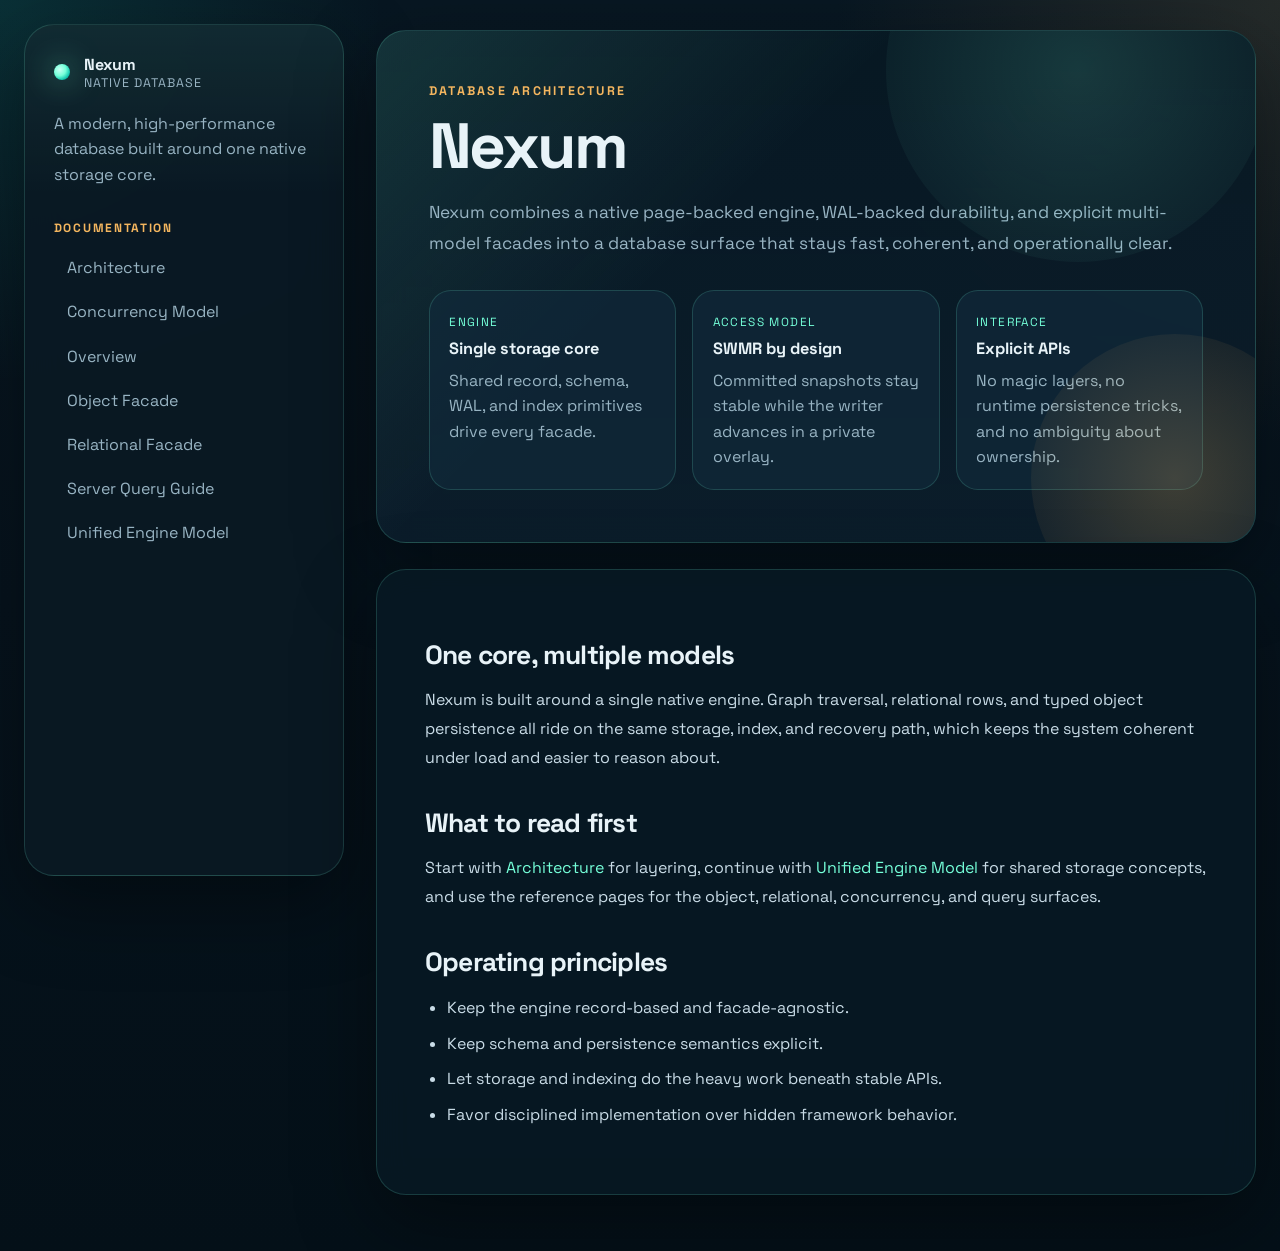
==== docs/index.html @ 8ab46e87 "update links" ====
<!DOCTYPE html>
<html lang="en">
<head>
    <meta charset="utf-8">
    <title>Nexum</title>
    <meta name="description" content="A new embedded database designed around a single high-performance storage core with graph, relational, and object facades.">
    <meta name="viewport" content="width=device-width, initial-scale=1">
    <link rel="preconnect" href="https://fonts.googleapis.com">
    <link rel="preconnect" href="https://fonts.gstatic.com" crossorigin>
    <link href="https://fonts.googleapis.com/css2?family=IBM+Plex+Mono:wght@400;500&family=Space+Grotesk:wght@400;500;700&display=swap" rel="stylesheet">
    <link rel="stylesheet" href="css/normalize.css">
    <link rel="stylesheet" href="css/skeleton.css">
    <link rel="stylesheet" href="css/style.css">
    <link rel="icon" type="image/png" href="images/favicon-32.png">
</head>
<body class="theme-shell theme-home">
<div class="shell">
    <div class="sidebar">
    <div class="sidebar__brand">
        <a class="sidebar__brand-link" href="/nexum">
            <span class="sidebar__mark"></span>
            <span>
                <strong>Nexum</strong>
                <small>Native database</small>
            </span>
        </a>
    </div>
    <p class="sidebar__tagline">A modern, high-performance database built around one native storage core.</p>
    <nav class="sidebar__nav">
        <p class="sidebar__section-title">Documentation</p>
        <ul>
        
            





<li class="sidebar__file"><a href="/nexum/architecture.html">Architecture</a></li>


        
            





<li class="sidebar__file"><a href="/nexum/concurrency-model.html">Concurrency Model</a></li>


        
            





<li class="sidebar__file"><a href="/nexum/index.html">Overview</a></li>


        
            





<li class="sidebar__file"><a href="/nexum/object-facade.html">Object Facade</a></li>


        
            





<li class="sidebar__file"><a href="/nexum/relational-facade.html">Relational Facade</a></li>


        
            





<li class="sidebar__file"><a href="/nexum/server-query-guide.html">Server Query Guide</a></li>


        
            





<li class="sidebar__file"><a href="/nexum/unified-engine-model.html">Unified Engine Model</a></li>


        
        </ul>
    </nav>
</div>

    <main class="page-frame">
        <section class="hero-panel hero-panel--home">
            <p class="eyebrow">Database Architecture</p>
            <h1>Nexum</h1>
            <p class="hero-copy">Nexum combines a native page-backed engine, WAL-backed durability, and explicit multi-model facades into a database surface that stays fast, coherent, and operationally clear.</p>
            <div class="signal-grid">
                <article class="signal-card">
                    <span class="signal-card__label">Engine</span>
                    <strong>Single storage core</strong>
                    <p>Shared record, schema, WAL, and index primitives drive every facade.</p>
                </article>
                <article class="signal-card">
                    <span class="signal-card__label">Access Model</span>
                    <strong>SWMR by design</strong>
                    <p>Committed snapshots stay stable while the writer advances in a private overlay.</p>
                </article>
                <article class="signal-card">
                    <span class="signal-card__label">Interface</span>
                    <strong>Explicit APIs</strong>
                    <p>No magic layers, no runtime persistence tricks, and no ambiguity about ownership.</p>
                </article>
            </div>
        </section>
        <section class="content-panel content-panel--home prose prose--home">
<section>
    <h2>One core, multiple models</h2>
    <p>Nexum is built around a single native engine. Graph traversal, relational rows, and typed object persistence all ride on the same storage, index, and recovery path, which keeps the system coherent under load and easier to reason about.</p>
</section>

<section>
    <h2>What to read first</h2>
    <p>Start with <a href="/architecture.html">Architecture</a> for layering, continue with <a href="/unified-engine-model.html">Unified Engine Model</a> for shared storage concepts, and use the reference pages for the object, relational, concurrency, and query surfaces.</p>
</section>

<section>
    <h2>Operating principles</h2>
    <ul>
        <li>Keep the engine record-based and facade-agnostic.</li>
        <li>Keep schema and persistence semantics explicit.</li>
        <li>Let storage and indexing do the heavy work beneath stable APIs.</li>
        <li>Favor disciplined implementation over hidden framework behavior.</li>
    </ul>
</section>

        </section>
    </main>
</div>
</body>
</html>
---- docs/css/skeleton.css ----
/* Placeholder skeleton.css. Provide your preferred base styles. */
---- docs/css/style.css ----
:root {
  --bg: #06131d;
  --bg-elevated: rgba(7, 24, 35, 0.92);
  --panel: rgba(13, 31, 45, 0.82);
  --panel-strong: rgba(10, 25, 36, 0.94);
  --panel-soft: rgba(18, 43, 60, 0.66);
  --line: rgba(117, 255, 217, 0.16);
  --line-strong: rgba(117, 255, 217, 0.3);
  --text: #e8f3f8;
  --muted: #98b4c3;
  --accent: #75ffd9;
  --accent-strong: #14c8b0;
  --accent-warm: #f4b65f;
  --shadow: 0 28px 80px rgba(0, 0, 0, 0.38);
  --radius-xl: 30px;
  --radius-lg: 22px;
  --radius-md: 16px;
}

* {
  box-sizing: border-box;
}

html {
  scroll-behavior: smooth;
}

body {
  margin: 0;
  min-height: 100vh;
  background:
    radial-gradient(circle at top left, rgba(20, 200, 176, 0.14), transparent 24rem),
    radial-gradient(circle at top right, rgba(244, 182, 95, 0.12), transparent 28rem),
    linear-gradient(180deg, #081722 0%, #06131d 48%, #041018 100%);
  color: var(--text);
  font-family: "Space Grotesk", sans-serif;
}

a {
  color: var(--accent);
  text-decoration: none;
}

a:hover {
  color: #b9ffee;
}

code,
pre {
  font-family: "IBM Plex Mono", monospace;
}

.shell {
  display: grid;
  grid-template-columns: 320px minmax(0, 1fr);
  gap: 2rem;
  min-height: 100vh;
  padding: 1.5rem;
}

.sidebar {
  position: sticky;
  top: 1.5rem;
  align-self: start;
  min-height: calc(100vh - 3rem);
  padding: 1.8rem;
  border: 1px solid var(--line);
  border-radius: var(--radius-xl);
  background:
    linear-gradient(180deg, rgba(117, 255, 217, 0.08), rgba(255, 255, 255, 0) 20%),
    var(--panel-strong);
  box-shadow: var(--shadow);
  backdrop-filter: blur(18px);
}

.sidebar__brand-link {
  display: inline-flex;
  align-items: center;
  gap: 0.9rem;
  color: var(--text);
}

.sidebar__brand-link strong,
.sidebar__brand-link small {
  display: block;
}

.sidebar__brand-link small {
  color: var(--muted);
  font-size: 0.78rem;
  letter-spacing: 0.08em;
  text-transform: uppercase;
}

.sidebar__mark {
  width: 1rem;
  height: 1rem;
  border-radius: 999px;
  background:
    radial-gradient(circle at 35% 35%, #c9fff4, #75ffd9 42%, #14c8b0 70%, #0a5f5b 100%);
  box-shadow: 0 0 30px rgba(117, 255, 217, 0.6);
}

.sidebar__tagline {
  margin: 1.25rem 0 2rem;
  color: var(--muted);
  line-height: 1.6;
}

.sidebar__section-title,
.sidebar__group > span {
  margin-bottom: 0.8rem;
  color: var(--accent-warm);
  font-size: 0.75rem;
  font-weight: 700;
  letter-spacing: 0.14em;
  text-transform: uppercase;
}

.sidebar__nav ul,
.sidebar__nav li {
  list-style: none;
  margin: 0;
  padding: 0;
}

.sidebar__group + .sidebar__group,
.sidebar__file + .sidebar__file {
  margin-top: 0.35rem;
}

.sidebar__group > ul {
  margin: 0.55rem 0 1rem 0.85rem;
  padding-left: 0.85rem;
  border-left: 1px solid var(--line);
}

.sidebar__file a {
  display: block;
  padding: 0.55rem 0.8rem;
  border-radius: 999px;
  color: var(--muted);
  transition: background-color 160ms ease, color 160ms ease, transform 160ms ease;
}

.sidebar__file a:hover {
  background: rgba(117, 255, 217, 0.08);
  color: var(--text);
  transform: translateX(3px);
}

.page-frame {
  display: grid;
  gap: 1.6rem;
  padding: 0.4rem 0 2rem;
}

.hero-panel,
.content-panel {
  position: relative;
  overflow: hidden;
  border: 1px solid var(--line);
  border-radius: var(--radius-xl);
  box-shadow: var(--shadow);
  backdrop-filter: blur(16px);
}

.hero-panel {
  padding: 3.25rem;
  background:
    linear-gradient(135deg, rgba(117, 255, 217, 0.12), rgba(255, 255, 255, 0) 38%),
    linear-gradient(180deg, rgba(7, 24, 35, 0.96), rgba(13, 31, 45, 0.84));
}

.hero-panel::after {
  content: "";
  position: absolute;
  inset: auto -4rem -5rem auto;
  width: 18rem;
  height: 18rem;
  border-radius: 999px;
  background: radial-gradient(circle, rgba(244, 182, 95, 0.22), rgba(244, 182, 95, 0));
  pointer-events: none;
}

.hero-panel--systems::before,
.hero-panel--query::before,
.hero-panel--home::before {
  content: "";
  position: absolute;
  inset: -30% auto auto 58%;
  width: 24rem;
  height: 24rem;
  border-radius: 50%;
  background: radial-gradient(circle, rgba(117, 255, 217, 0.14), rgba(117, 255, 217, 0));
  pointer-events: none;
}

.eyebrow {
  margin: 0 0 1rem;
  color: var(--accent-warm);
  font-size: 0.78rem;
  font-weight: 700;
  letter-spacing: 0.18em;
  text-transform: uppercase;
}

.hero-panel h1 {
  margin: 0;
  font-size: clamp(2.6rem, 5vw, 4.8rem);
  line-height: 0.98;
  letter-spacing: -0.04em;
}

.hero-copy {
  max-width: 50rem;
  margin: 1.2rem 0 0;
  color: var(--muted);
  font-size: 1.08rem;
  line-height: 1.75;
}

.signal-grid,
.hero-panel__grid {
  display: grid;
  gap: 1rem;
  margin-top: 2rem;
}

.signal-grid {
  grid-template-columns: repeat(3, minmax(0, 1fr));
}

.signal-card,
.hero-metric {
  padding: 1.2rem;
  border: 1px solid var(--line);
  border-radius: var(--radius-lg);
  background: var(--panel-soft);
}

.signal-card__label,
.hero-metric__label {
  display: inline-block;
  margin-bottom: 0.55rem;
  color: var(--accent);
  font-size: 0.74rem;
  letter-spacing: 0.12em;
  text-transform: uppercase;
}

.signal-card strong,
.hero-metric strong {
  display: block;
  margin-bottom: 0.55rem;
  font-size: 1.02rem;
}

.signal-card p,
.hero-metric p {
  margin: 0;
  color: var(--muted);
  line-height: 1.6;
}

.hero-panel__grid {
  grid-template-columns: minmax(0, 1.8fr) minmax(18rem, 0.9fr);
  align-items: end;
}

.hero-chip-row,
.query-banner {
  display: flex;
  flex-wrap: wrap;
  gap: 0.75rem;
  margin-top: 1.5rem;
}

.hero-chip,
.query-banner span {
  padding: 0.55rem 0.95rem;
  border: 1px solid var(--line);
  border-radius: 999px;
  background: rgba(117, 255, 217, 0.08);
  color: var(--text);
  font-size: 0.82rem;
}

.hero-chip--muted {
  color: var(--muted);
  background: rgba(255, 255, 255, 0.03);
}

.content-panel {
  padding: 2.2rem 3rem 3rem;
  background: var(--bg-elevated);
}

.prose {
  max-width: 58rem;
}

.prose--home {
  max-width: 64rem;
}

.prose h1,
.prose h2,
.prose h3 {
  margin-top: 2.2rem;
  margin-bottom: 0.8rem;
  color: var(--text);
  line-height: 1.15;
  letter-spacing: -0.03em;
}

.prose h1 {
  font-size: 2.4rem;
}

.prose h2 {
  font-size: 1.65rem;
}

.prose h3 {
  font-size: 1.2rem;
}

.prose p,
.prose li {
  color: #c9dce7;
  line-height: 1.8;
  font-size: 1rem;
}

.prose ul,
.prose ol {
  padding-left: 1.35rem;
}

.prose li + li {
  margin-top: 0.45rem;
}

.prose hr {
  margin: 2rem 0;
  border: 0;
  border-top: 1px solid var(--line);
}

.prose blockquote {
  margin: 1.5rem 0;
  padding: 0.15rem 0 0.15rem 1.2rem;
  border-left: 3px solid var(--accent-strong);
  color: var(--muted);
}

.prose :not(pre) > code {
  padding: 0.15rem 0.45rem;
  border: 1px solid rgba(117, 255, 217, 0.16);
  border-radius: 8px;
  background: rgba(117, 255, 217, 0.07);
  color: #d7fff7;
  font-size: 0.92em;
}

.prose pre {
  overflow-x: auto;
  padding: 1.15rem 1.25rem;
  border: 1px solid rgba(117, 255, 217, 0.12);
  border-radius: var(--radius-md);
  background: #031018;
}

.prose table {
  width: 100%;
  border-collapse: collapse;
  margin: 1.5rem 0;
}

.prose th,
.prose td {
  padding: 0.8rem 0.9rem;
  border-bottom: 1px solid rgba(117, 255, 217, 0.12);
  text-align: left;
}

.prose strong {
  color: #ffffff;
}

.prose--query pre {
  box-shadow: inset 0 0 0 1px rgba(244, 182, 95, 0.1);
}

@media (max-width: 1100px) {
  .shell {
    grid-template-columns: 1fr;
  }

  .sidebar {
    position: static;
    min-height: auto;
  }

  .signal-grid,
  .hero-panel__grid {
    grid-template-columns: 1fr;
  }
}

@media (max-width: 720px) {
  .shell {
    padding: 1rem;
    gap: 1rem;
  }

  .hero-panel,
  .content-panel,
  .sidebar {
    padding: 1.35rem;
    border-radius: 24px;
  }

  .hero-panel h1 {
    font-size: 2.5rem;
  }

  .content-panel {
    padding-bottom: 2rem;
  }
}
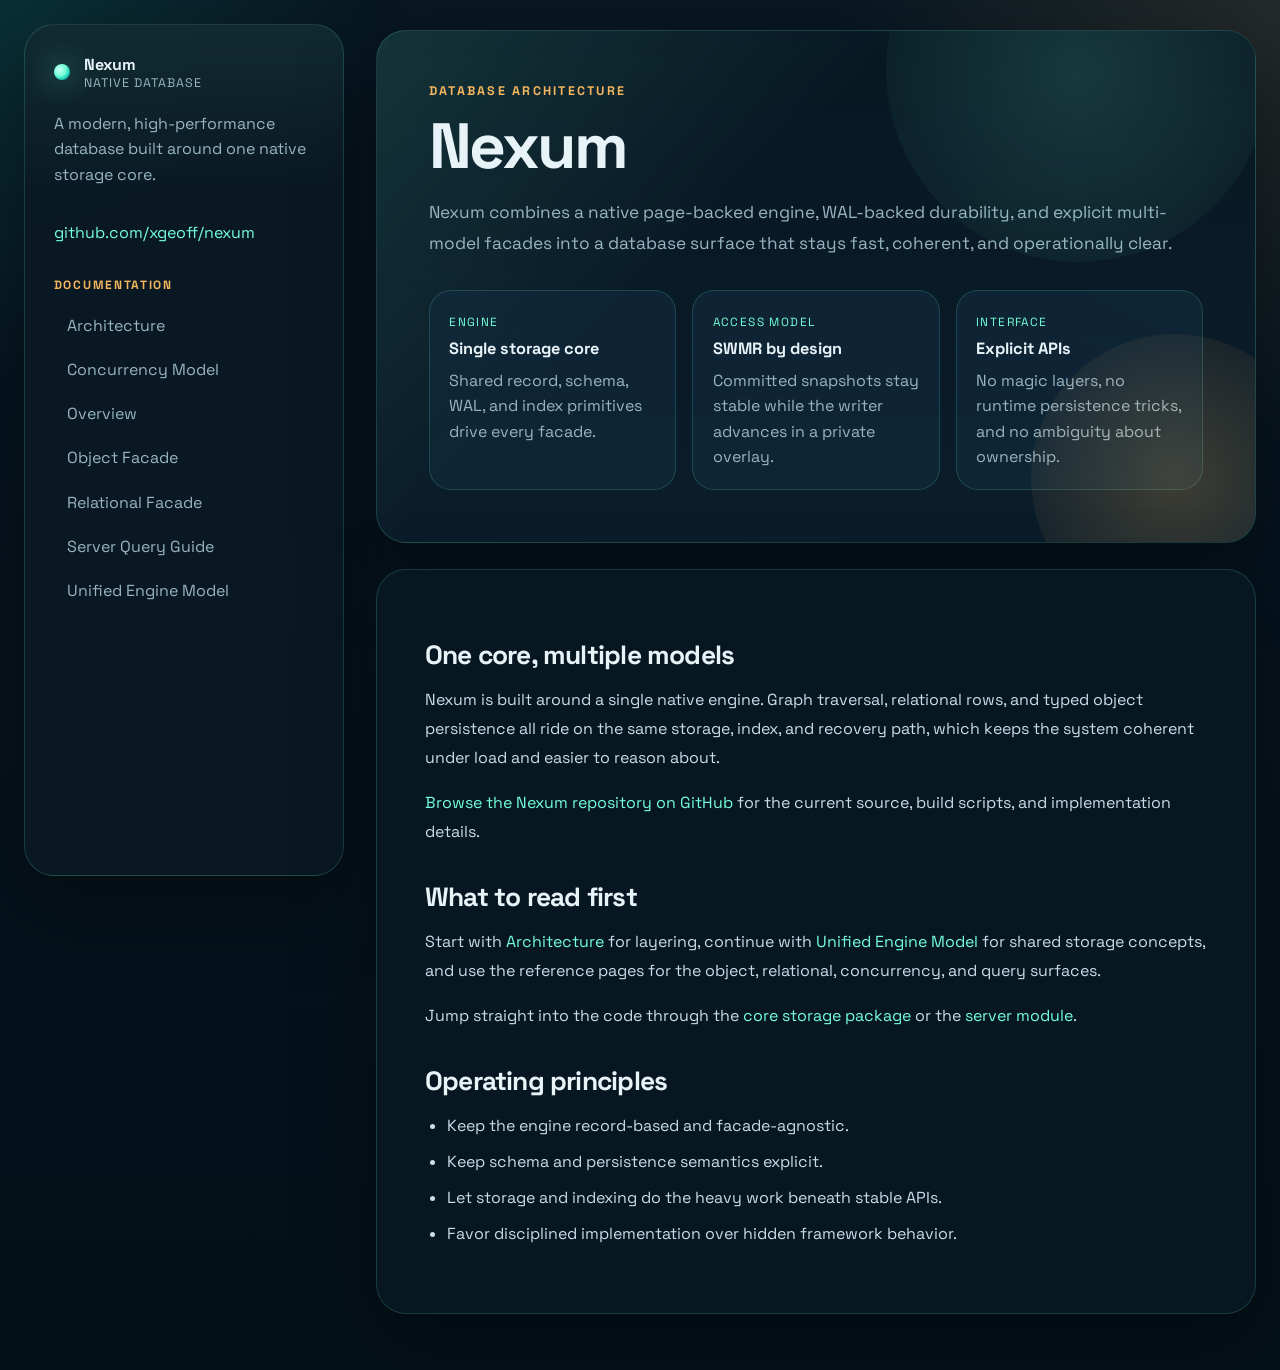
==== commit 9c8b7d67: "update jar naming and removed unneeded dependencies" ====
--- a/docs/index.html
+++ b/docs/index.html
@@ -26,6 +26,7 @@
         </a>
     </div>
     <p class="sidebar__tagline">A modern, high-performance database built around one native storage core.</p>
+    <p class="sidebar__tagline"><a href="https://github.com/xgeoff/nexum">github.com/xgeoff/nexum</a></p>
     <nav class="sidebar__nav">
         <p class="sidebar__section-title">Documentation</p>
         <ul>
@@ -131,11 +132,13 @@
 <section>
     <h2>One core, multiple models</h2>
     <p>Nexum is built around a single native engine. Graph traversal, relational rows, and typed object persistence all ride on the same storage, index, and recovery path, which keeps the system coherent under load and easier to reason about.</p>
+    <p><a href="https://github.com/xgeoff/nexum">Browse the Nexum repository on GitHub</a> for the current source, build scripts, and implementation details.</p>
 </section>
 
 <section>
     <h2>What to read first</h2>
-    <p>Start with <a href="/architecture.html">Architecture</a> for layering, continue with <a href="/unified-engine-model.html">Unified Engine Model</a> for shared storage concepts, and use the reference pages for the object, relational, concurrency, and query surfaces.</p>
+    <p>Start with <a href="architecture.html">Architecture</a> for layering, continue with <a href="unified-engine-model.html">Unified Engine Model</a> for shared storage concepts, and use the reference pages for the object, relational, concurrency, and query surfaces.</p>
+    <p>Jump straight into the code through the <a href="https://github.com/xgeoff/nexum/tree/main/lib/src/main/java/biz/digitalindustry/storage">core storage package</a> or the <a href="https://github.com/xgeoff/nexum/tree/main/server/src/main/biz/digitalindustry/storage/server">server module</a>.</p>
 </section>
 
 <section>
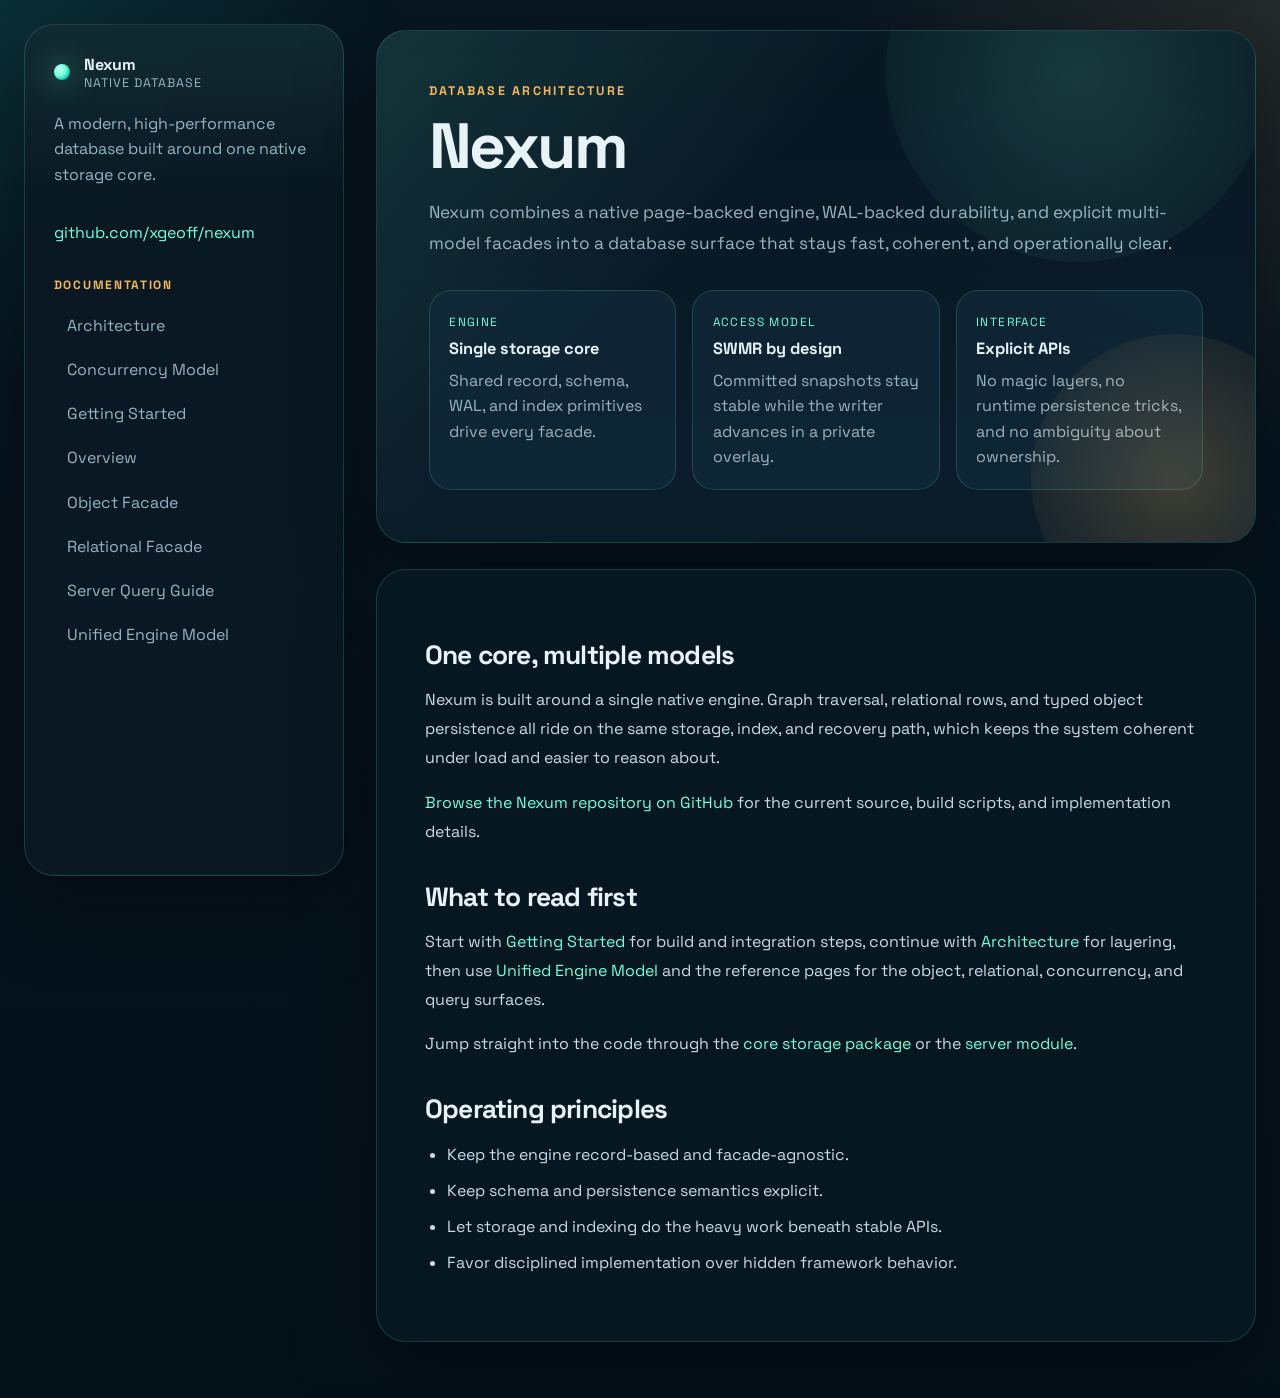
==== commit 2db1a2c2: "updated docs" ====
--- a/docs/index.html
+++ b/docs/index.html
@@ -48,6 +48,16 @@
 
 
 <li class="sidebar__file"><a href="/nexum/concurrency-model.html">Concurrency Model</a></li>
+
+
+        
+            
+
+
+
+
+
+<li class="sidebar__file"><a href="/nexum/getting-started.html">Getting Started</a></li>
 
 
         
@@ -137,7 +147,7 @@
 
 <section>
     <h2>What to read first</h2>
-    <p>Start with <a href="architecture.html">Architecture</a> for layering, continue with <a href="unified-engine-model.html">Unified Engine Model</a> for shared storage concepts, and use the reference pages for the object, relational, concurrency, and query surfaces.</p>
+    <p>Start with <a href="getting-started.html">Getting Started</a> for build and integration steps, continue with <a href="architecture.html">Architecture</a> for layering, then use <a href="unified-engine-model.html">Unified Engine Model</a> and the reference pages for the object, relational, concurrency, and query surfaces.</p>
     <p>Jump straight into the code through the <a href="https://github.com/xgeoff/nexum/tree/main/lib/src/main/java/biz/digitalindustry/storage">core storage package</a> or the <a href="https://github.com/xgeoff/nexum/tree/main/server/src/main/biz/digitalindustry/storage/server">server module</a>.</p>
 </section>
 
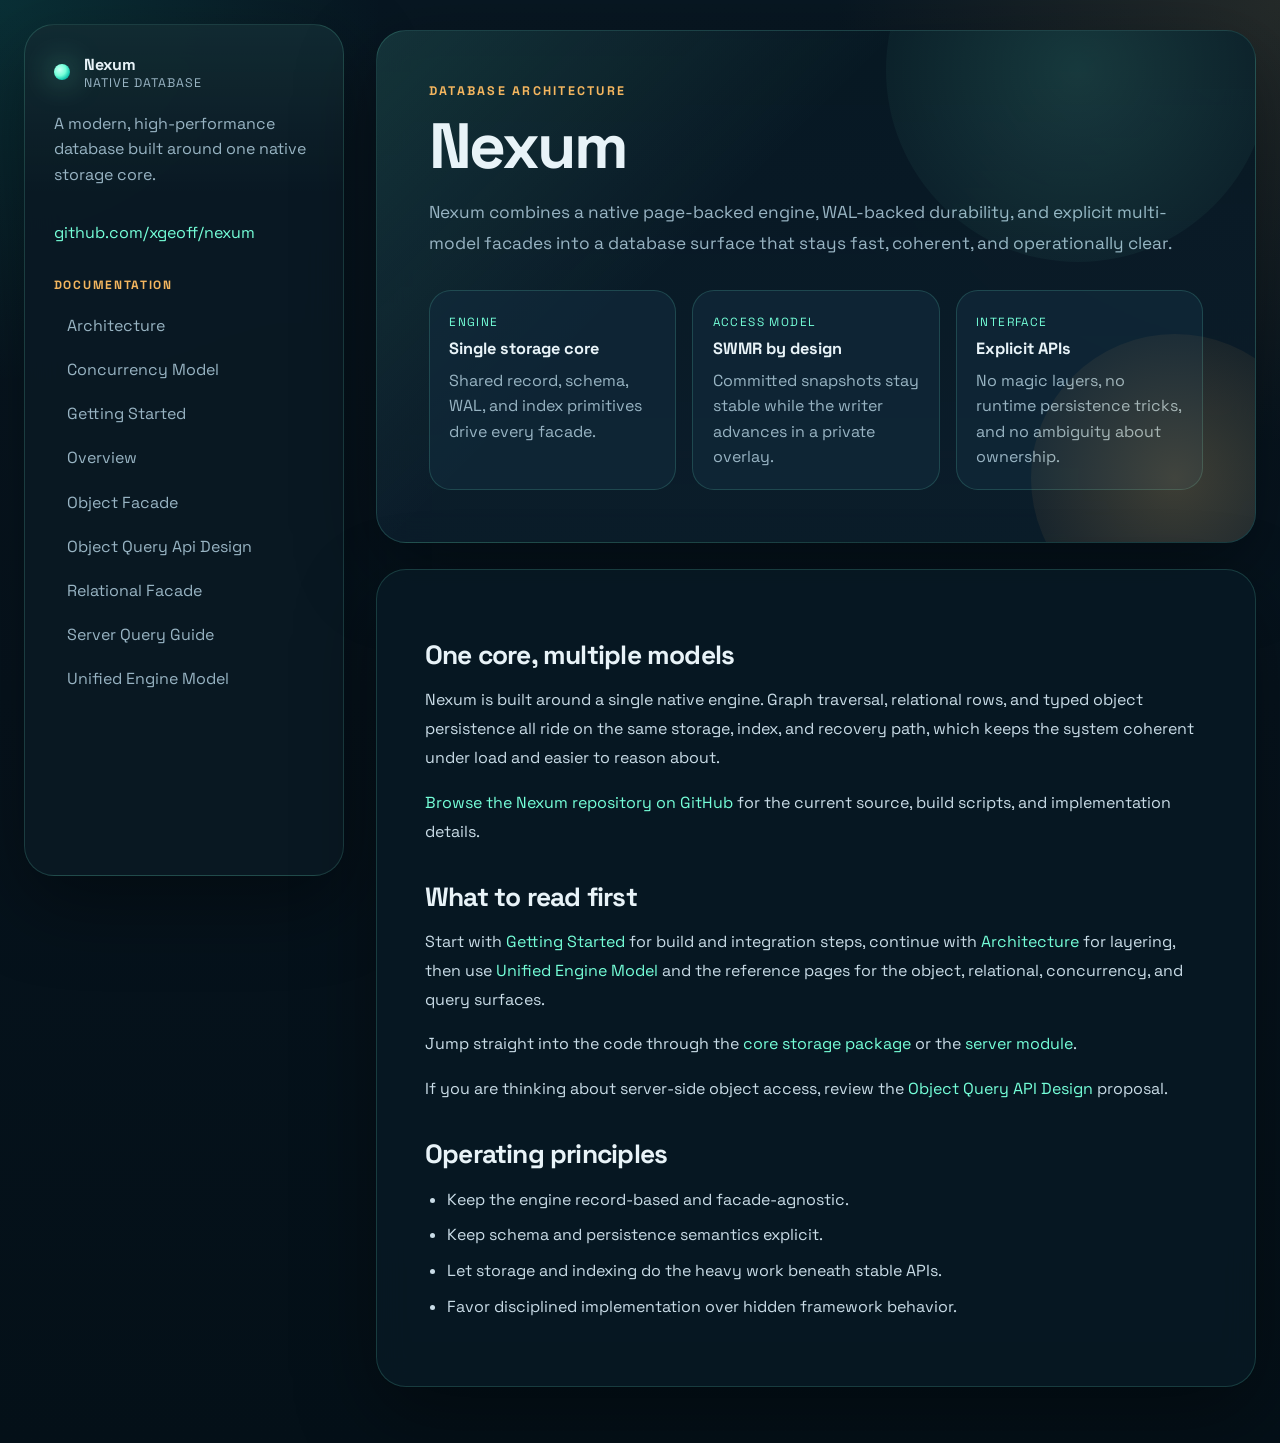
==== commit efc50230: "update docs" ====
--- a/docs/index.html
+++ b/docs/index.html
@@ -87,6 +87,16 @@
 
 
 
+<li class="sidebar__file"><a href="/nexum/object-query-api-design.html">Object Query Api Design</a></li>
+
+
+        
+            
+
+
+
+
+
 <li class="sidebar__file"><a href="/nexum/relational-facade.html">Relational Facade</a></li>
 
 
@@ -149,6 +159,7 @@
     <h2>What to read first</h2>
     <p>Start with <a href="getting-started.html">Getting Started</a> for build and integration steps, continue with <a href="architecture.html">Architecture</a> for layering, then use <a href="unified-engine-model.html">Unified Engine Model</a> and the reference pages for the object, relational, concurrency, and query surfaces.</p>
     <p>Jump straight into the code through the <a href="https://github.com/xgeoff/nexum/tree/main/lib/src/main/java/biz/digitalindustry/storage">core storage package</a> or the <a href="https://github.com/xgeoff/nexum/tree/main/server/src/main/biz/digitalindustry/storage/server">server module</a>.</p>
+    <p>If you are thinking about server-side object access, review the <a href="object-query-api-design.html">Object Query API Design</a> proposal.</p>
 </section>
 
 <section>
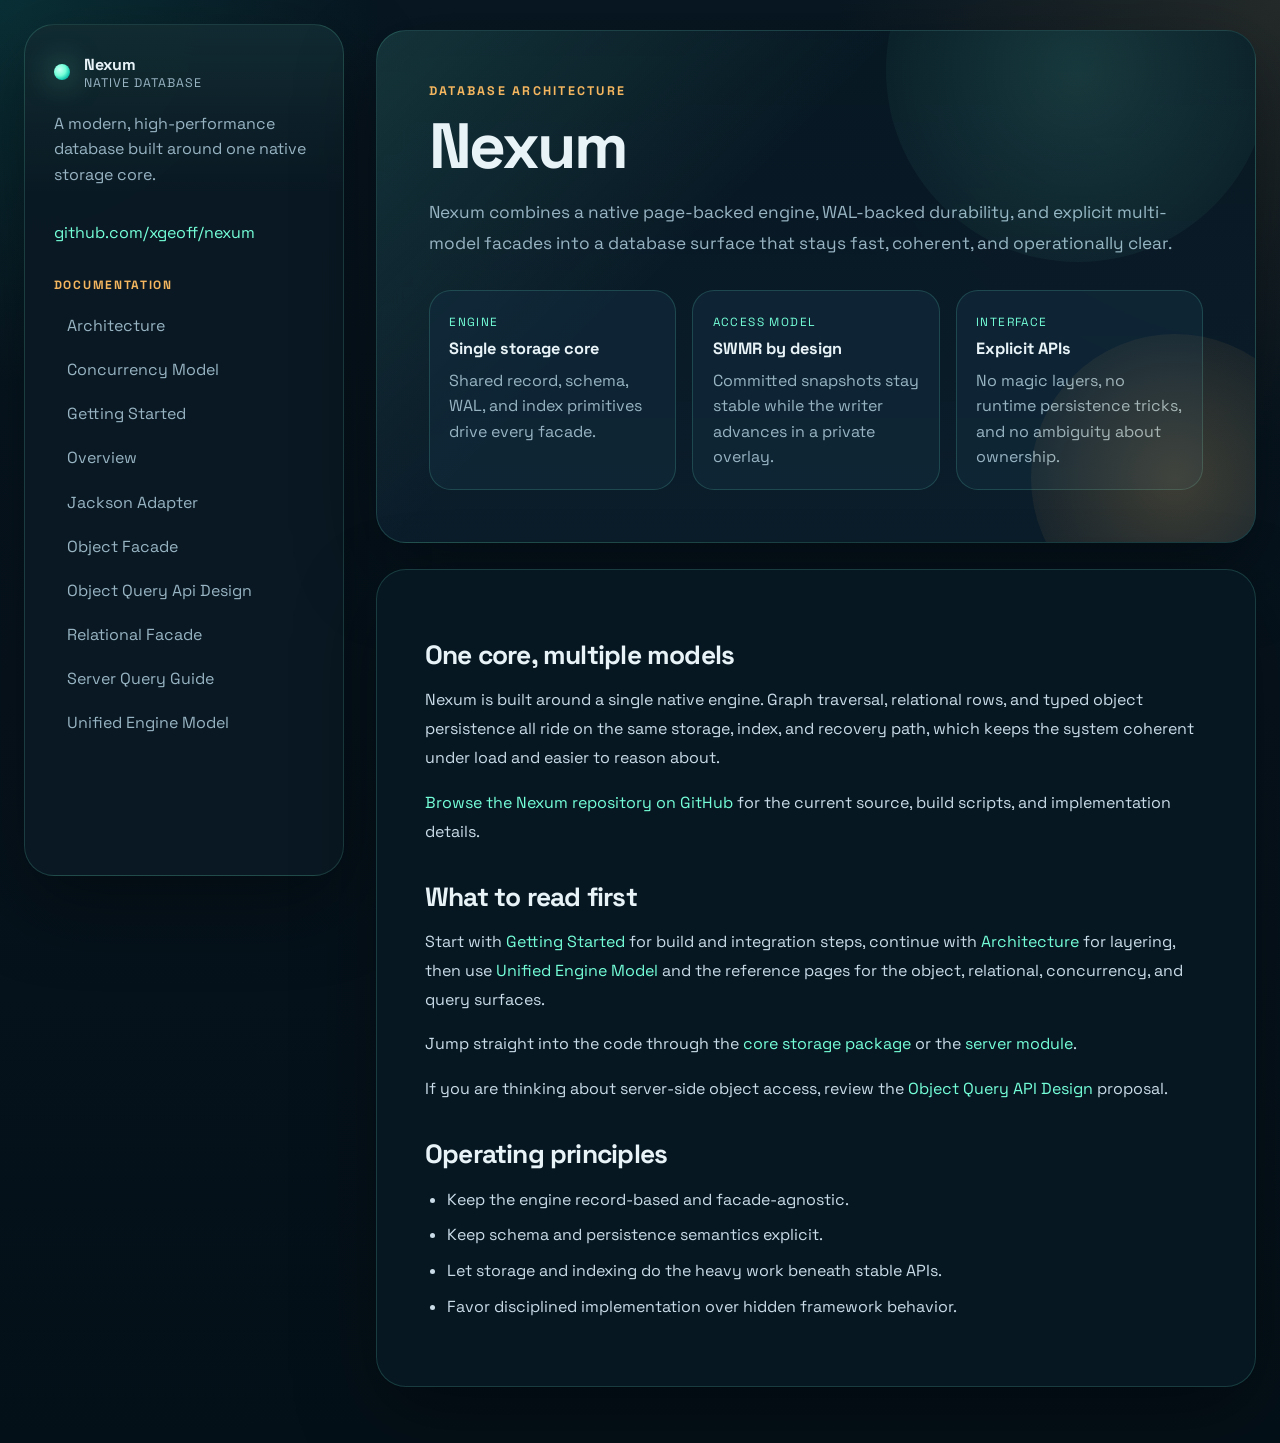
==== commit 16c180dc: "jackson module" ====
--- a/docs/index.html
+++ b/docs/index.html
@@ -68,6 +68,16 @@
 
 
 <li class="sidebar__file"><a href="/nexum/index.html">Overview</a></li>
+
+
+        
+            
+
+
+
+
+
+<li class="sidebar__file"><a href="/nexum/jackson-adapter.html">Jackson Adapter</a></li>
 
 
         
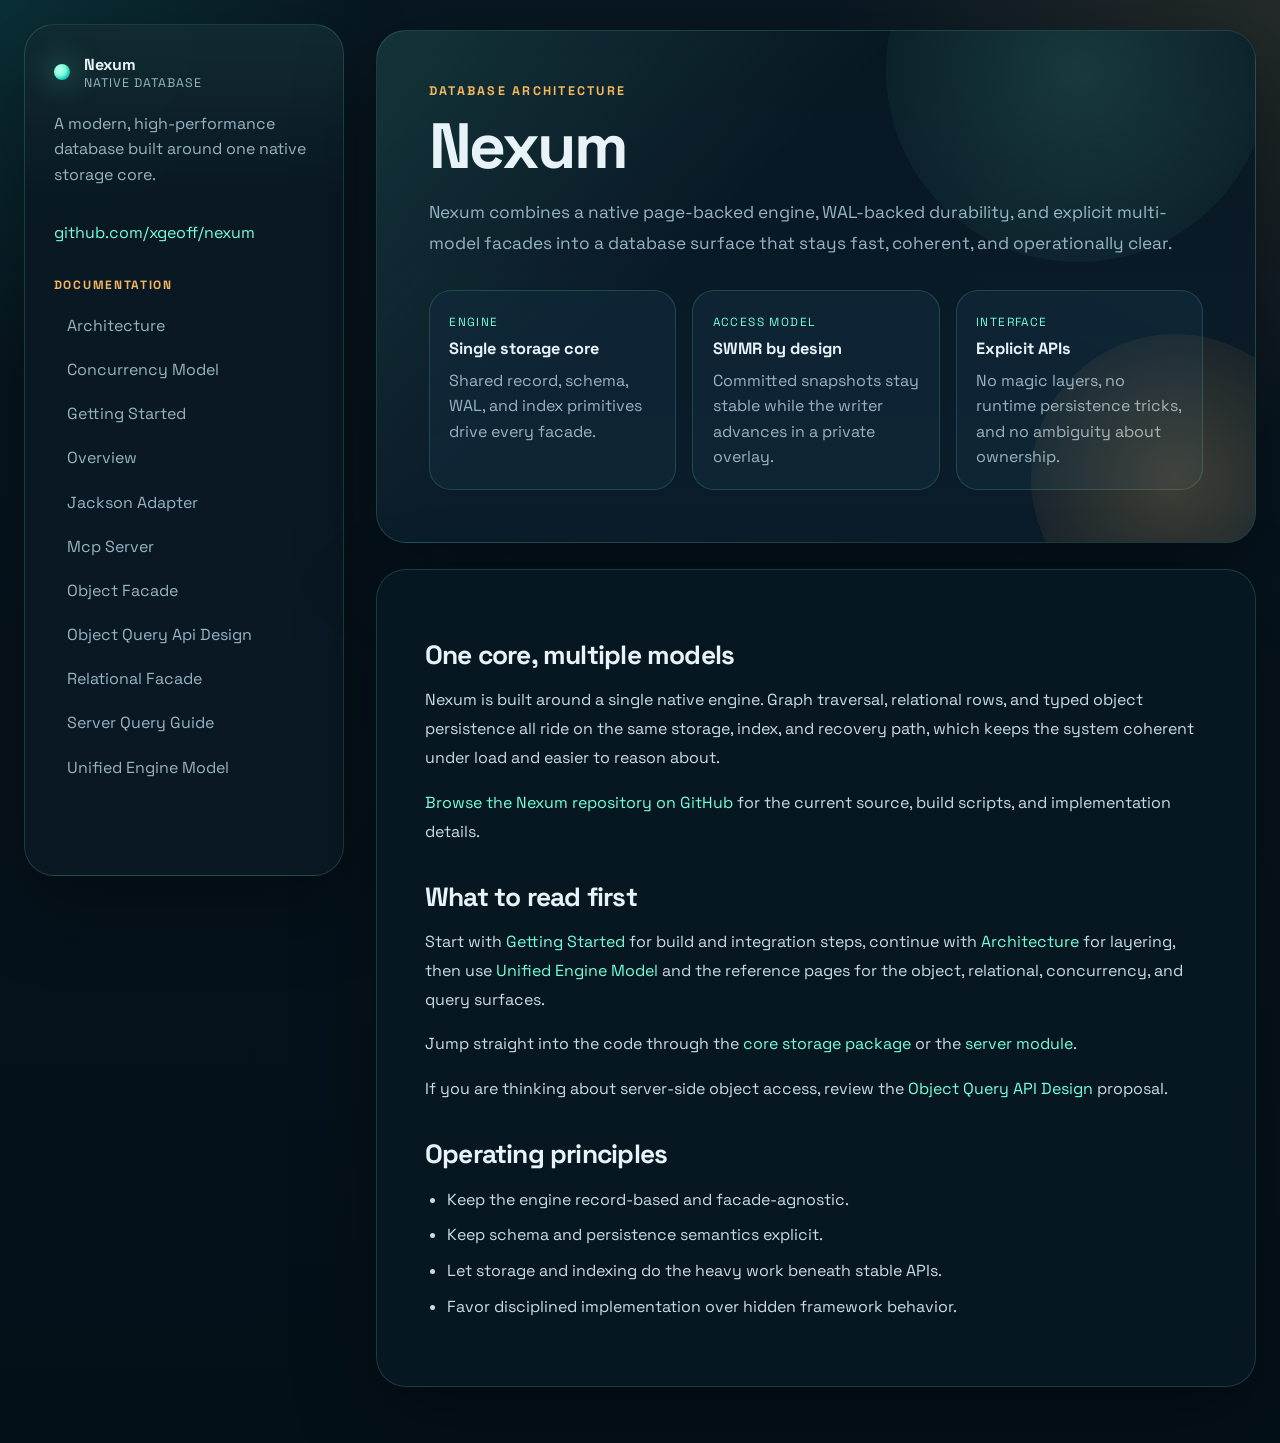
==== commit dd9c092e: "docs update" ====
--- a/docs/index.html
+++ b/docs/index.html
@@ -78,6 +78,16 @@
 
 
 <li class="sidebar__file"><a href="/nexum/jackson-adapter.html">Jackson Adapter</a></li>
+
+
+        
+            
+
+
+
+
+
+<li class="sidebar__file"><a href="/nexum/mcp-server.html">Mcp Server</a></li>
 
 
         
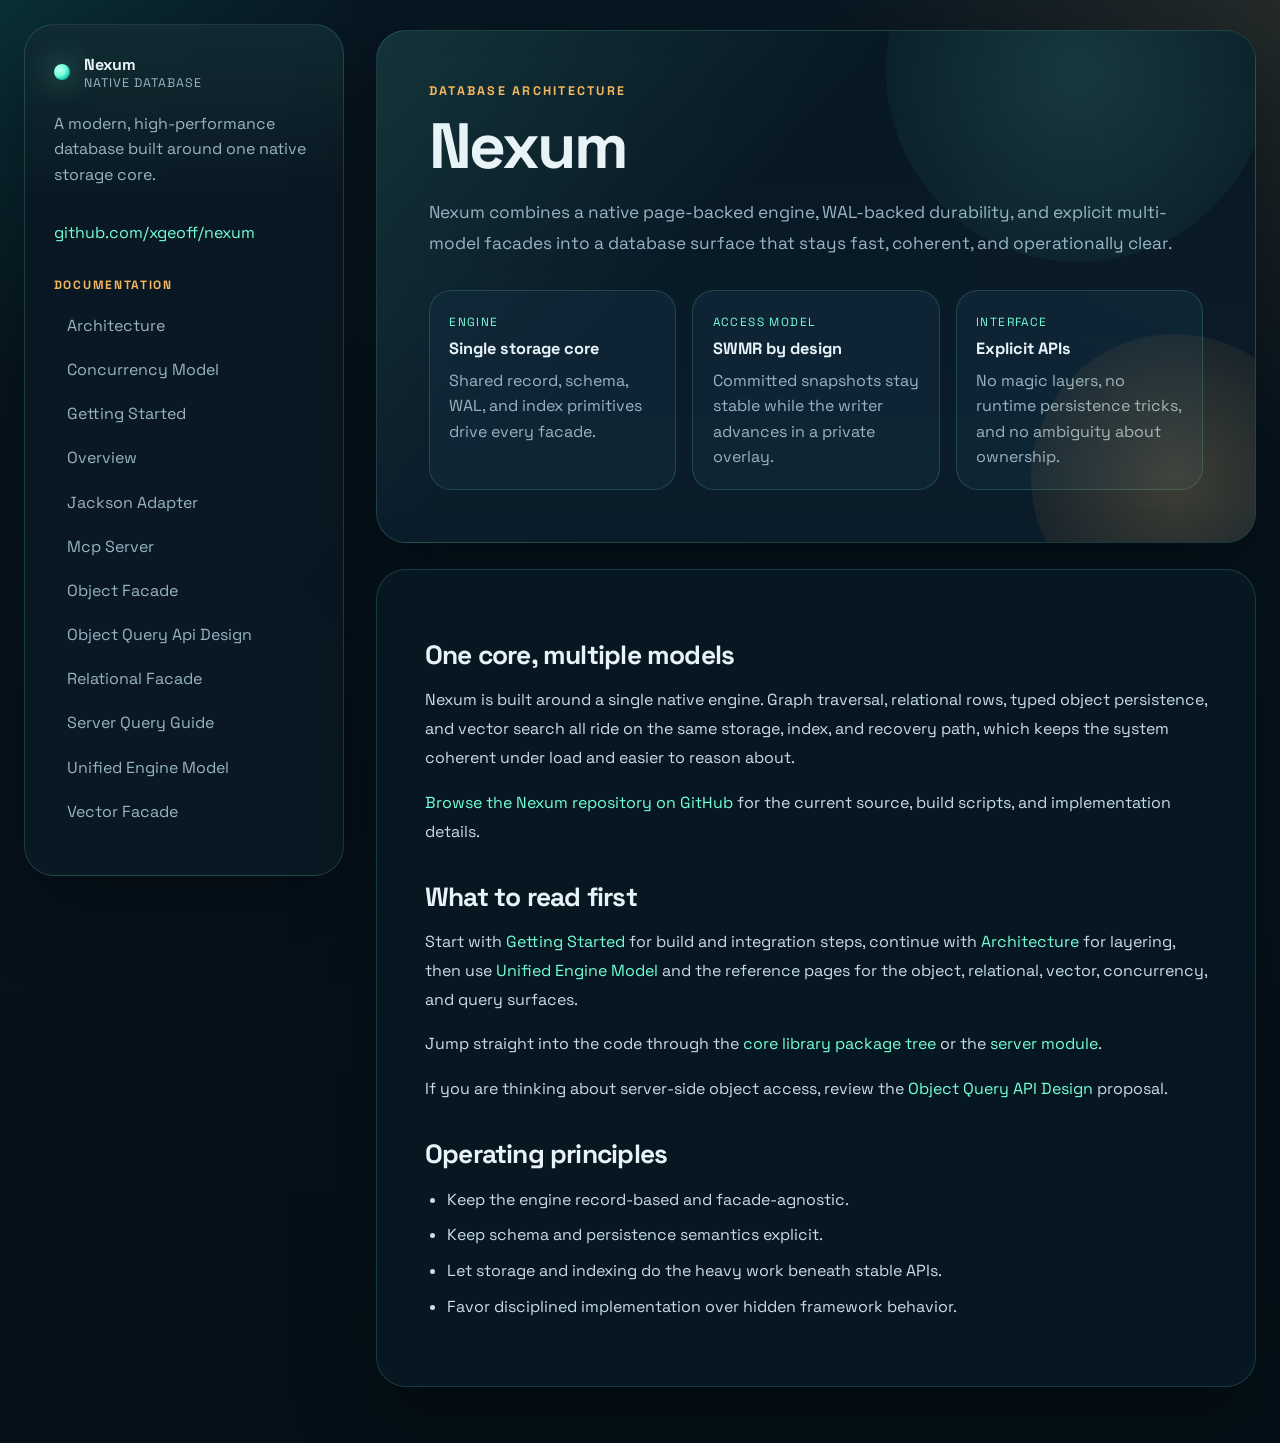
==== commit abecf3d9: "update package structure and include vector support" ====
--- a/docs/index.html
+++ b/docs/index.html
@@ -141,6 +141,16 @@
 
 
         
+            
+
+
+
+
+
+<li class="sidebar__file"><a href="/nexum/vector-facade.html">Vector Facade</a></li>
+
+
+        
         </ul>
     </nav>
 </div>
@@ -171,14 +181,14 @@
         <section class="content-panel content-panel--home prose prose--home">
 <section>
     <h2>One core, multiple models</h2>
-    <p>Nexum is built around a single native engine. Graph traversal, relational rows, and typed object persistence all ride on the same storage, index, and recovery path, which keeps the system coherent under load and easier to reason about.</p>
+    <p>Nexum is built around a single native engine. Graph traversal, relational rows, typed object persistence, and vector search all ride on the same storage, index, and recovery path, which keeps the system coherent under load and easier to reason about.</p>
     <p><a href="https://github.com/xgeoff/nexum">Browse the Nexum repository on GitHub</a> for the current source, build scripts, and implementation details.</p>
 </section>
 
 <section>
     <h2>What to read first</h2>
-    <p>Start with <a href="getting-started.html">Getting Started</a> for build and integration steps, continue with <a href="architecture.html">Architecture</a> for layering, then use <a href="unified-engine-model.html">Unified Engine Model</a> and the reference pages for the object, relational, concurrency, and query surfaces.</p>
-    <p>Jump straight into the code through the <a href="https://github.com/xgeoff/nexum/tree/main/lib/src/main/java/biz/digitalindustry/storage">core storage package</a> or the <a href="https://github.com/xgeoff/nexum/tree/main/server/src/main/biz/digitalindustry/storage/server">server module</a>.</p>
+    <p>Start with <a href="getting-started.html">Getting Started</a> for build and integration steps, continue with <a href="architecture.html">Architecture</a> for layering, then use <a href="unified-engine-model.html">Unified Engine Model</a> and the reference pages for the object, relational, vector, concurrency, and query surfaces.</p>
+    <p>Jump straight into the code through the <a href="https://github.com/xgeoff/nexum/tree/main/lib/src/main/java/biz/digitalindustry/db">core library package tree</a> or the <a href="https://github.com/xgeoff/nexum/tree/main/server/src/main/biz/digitalindustry/db/server">server module</a>.</p>
     <p>If you are thinking about server-side object access, review the <a href="object-query-api-design.html">Object Query API Design</a> proposal.</p>
 </section>
 
